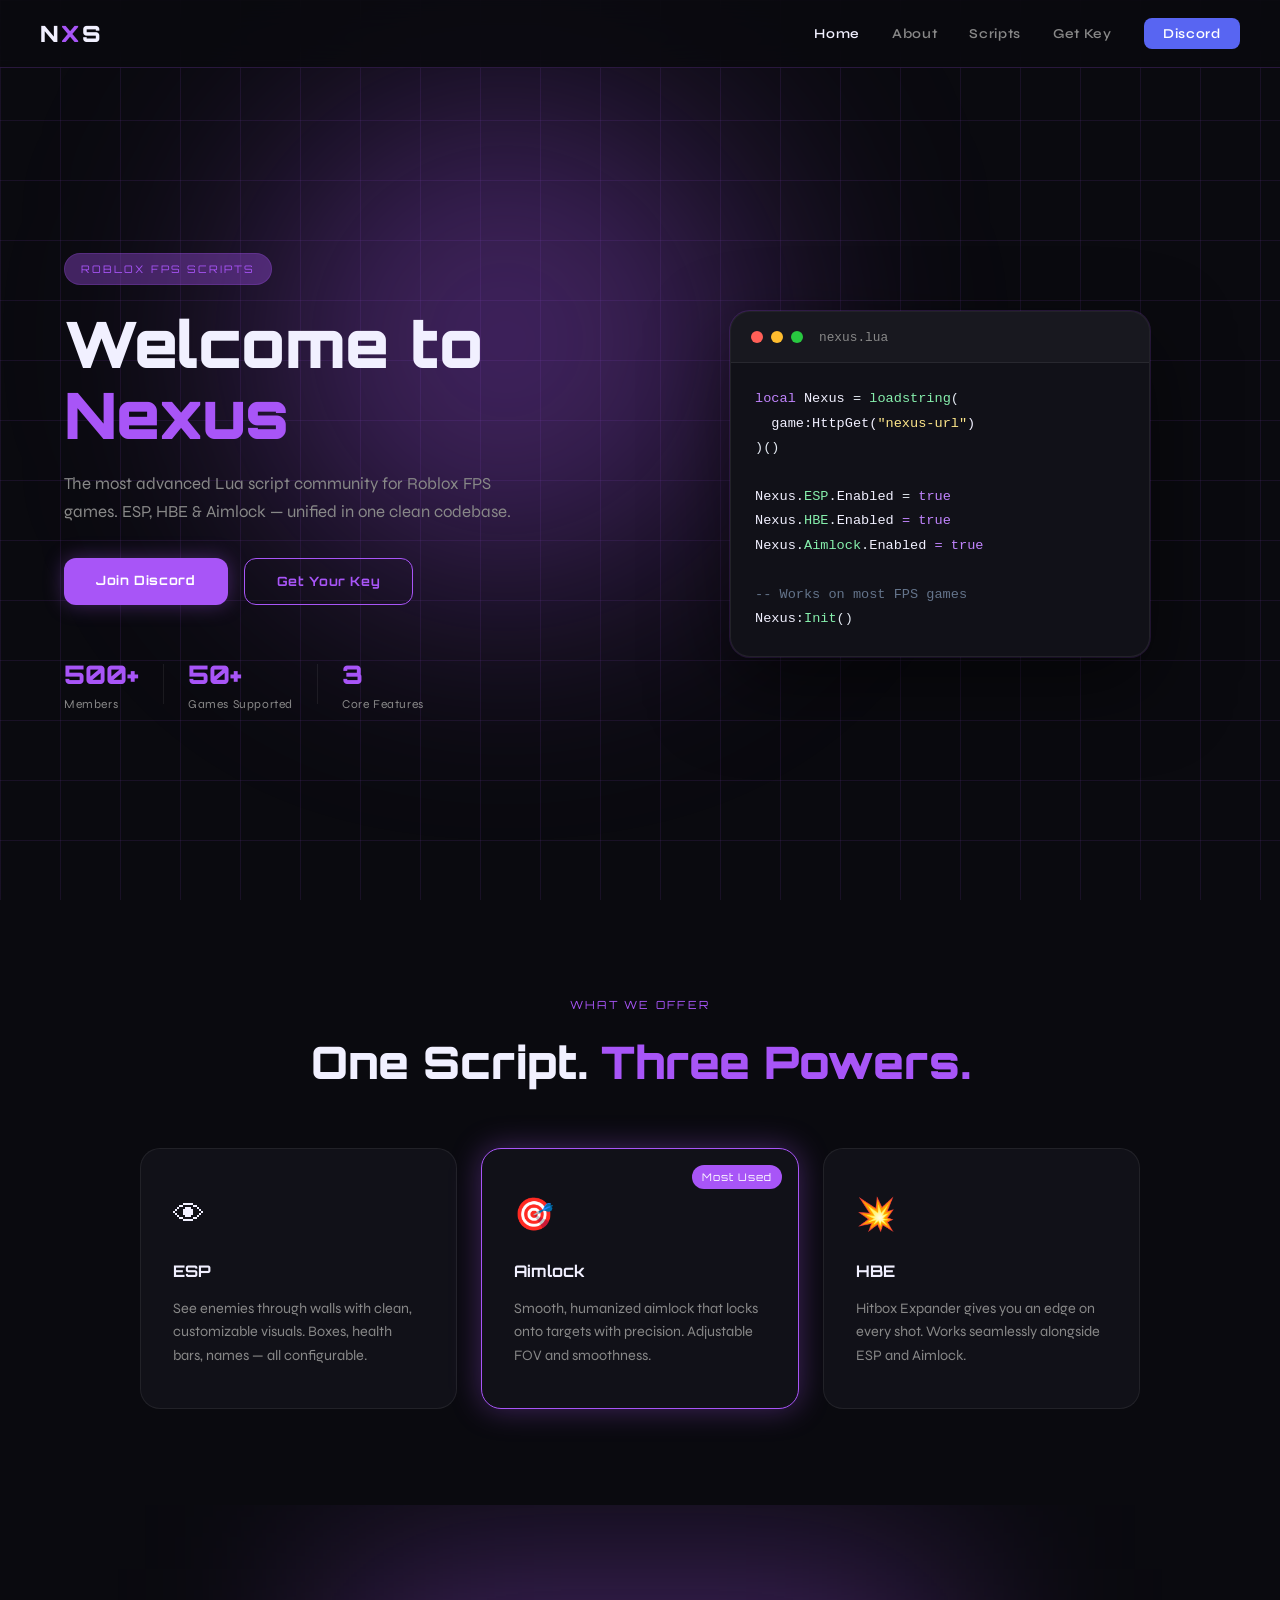
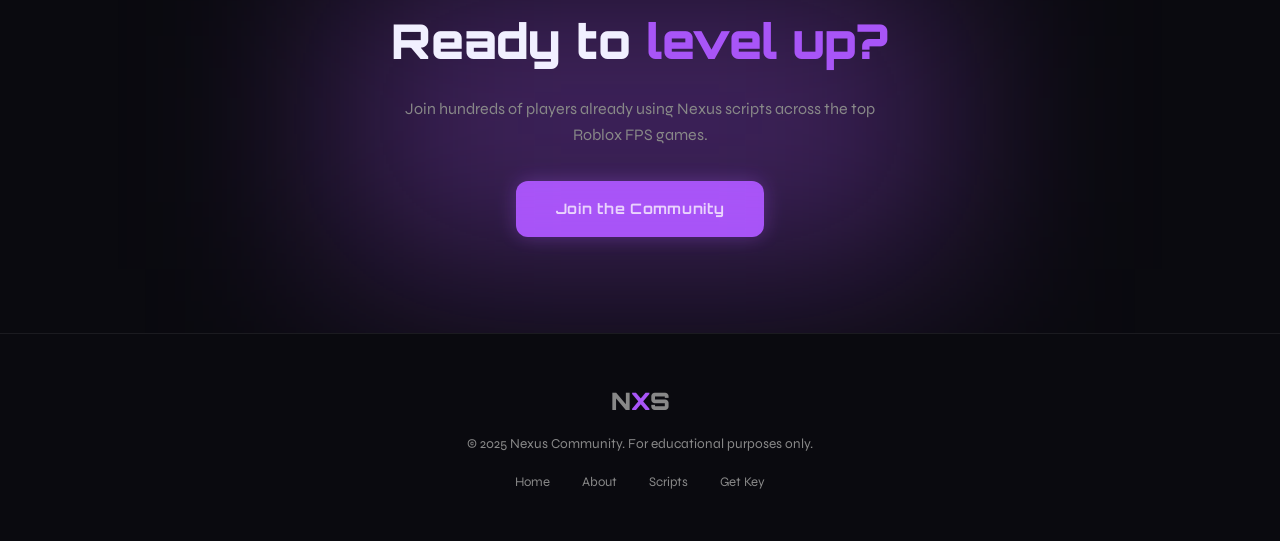
==== index.html @ 6e266eff "Add files via upload" ====
<!DOCTYPE html>
<html lang="en">
<head>
  <link rel="icon" type="image/png" href="logo.png">
  <meta charset="UTF-8" />
  <meta name="viewport" content="width=device-width, initial-scale=1.0"/>
  <title>Nexus — Roblox Script Community</title>
  <link rel="stylesheet" href="style.css" />
  <link href="https://fonts.googleapis.com/css2?family=Orbitron:wght@400;700;900&family=Syne:wght@400;600;800&display=swap" rel="stylesheet"/>
</head>
<body>

  <!-- NAV -->
  <nav class="navbar">
    <div class="nav-logo">N<span class="accent">X</span>S</div>
    <ul class="nav-links">
      <li><a href="index.html" class="active">Home</a></li>
      <li><a href="about.html">About</a></li>
      <li><a href="scripts.html">Scripts</a></li>
      <li><a href="getkey.html">Get Key</a></li>
      <li><a href="https://discord.gg/YOURLINK" target="_blank" class="btn-discord">Discord</a></li>
    </ul>
    <div class="hamburger" onclick="toggleMenu()">☰</div>
  </nav>
  <div class="mobile-menu" id="mobileMenu">
    <a href="index.html">Home</a>
    <a href="about.html">About</a>
    <a href="scripts.html">Scripts</a>
    <a href="getkey.html">Get Key</a>
    <a href="https://discord.gg/YOURLINK" target="_blank">Discord</a>
  </div>

  <!-- HERO -->
  <section class="hero">
    <div class="hero-bg-grid"></div>
    <div class="hero-glow"></div>
    <div class="hero-content">
      <div class="hero-badge">Roblox FPS Scripts</div>
      <h1>Welcome to <span class="accent">Nexus</span></h1>
      <p class="hero-sub">The most advanced Lua script community for Roblox FPS games. ESP, HBE & Aimlock — unified in one clean codebase.</p>
      <div class="hero-btns">
        <a href="https://discord.gg/YOURLINK" target="_blank" class="btn-primary">Join Discord</a>
        <a href="getkey.html" class="btn-secondary">Get Your Key</a>
      </div>
      <div class="hero-stats">
        <div class="stat"><span class="stat-num">500+</span><span class="stat-label">Members</span></div>
        <div class="stat-div"></div>
        <div class="stat"><span class="stat-num">50+</span><span class="stat-label">Games Supported</span></div>
        <div class="stat-div"></div>
        <div class="stat"><span class="stat-num">3</span><span class="stat-label">Core Features</span></div>
      </div>
    </div>
    <div class="hero-visual">
      <div class="code-card">
        <div class="code-header"><span class="dot red"></span><span class="dot yellow"></span><span class="dot green"></span><span class="code-title">nexus.lua</span></div>
        <pre class="code-body"><span class="c-purple">local</span> Nexus <span class="c-white">=</span> <span class="c-green">loadstring</span><span class="c-white">(</span>
  game:HttpGet(<span class="c-yellow">"nexus-url"</span>)
<span class="c-white">)()</span>

Nexus<span class="c-white">.</span><span class="c-green">ESP</span><span class="c-white">.</span>Enabled <span class="c-white">=</span> <span class="c-purple">true</span>
Nexus<span class="c-white">.</span><span class="c-green">HBE</span><span class="c-white">.</span>Enabled <span class="c-purple">= true</span>
Nexus<span class="c-white">.</span><span class="c-green">Aimlock</span><span class="c-white">.</span>Enabled <span class="c-purple">= true</span>

<span class="c-gray">-- Works on most FPS games</span>
Nexus<span class="c-white">:</span><span class="c-green">Init</span><span class="c-white">()</span></pre>
      </div>
    </div>
  </section>

  <!-- FEATURES -->
  <section class="features">
    <div class="section-label">What we offer</div>
    <h2>One Script. <span class="accent">Three Powers.</span></h2>
    <div class="features-grid">
      <div class="feature-card">
        <div class="feature-icon">👁</div>
        <h3>ESP</h3>
        <p>See enemies through walls with clean, customizable visuals. Boxes, health bars, names — all configurable.</p>
      </div>
      <div class="feature-card featured">
        <div class="feature-icon">🎯</div>
        <h3>Aimlock</h3>
        <p>Smooth, humanized aimlock that locks onto targets with precision. Adjustable FOV and smoothness.</p>
        <div class="featured-tag">Most Used</div>
      </div>
      <div class="feature-card">
        <div class="feature-icon">💥</div>
        <h3>HBE</h3>
        <p>Hitbox Expander gives you an edge on every shot. Works seamlessly alongside ESP and Aimlock.</p>
      </div>
    </div>
  </section>

  <!-- CTA -->
  <section class="cta">
    <div class="cta-glow"></div>
    <h2>Ready to <span class="accent">level up?</span></h2>
    <p>Join hundreds of players already using Nexus scripts across the top Roblox FPS games.</p>
    <a href="https://discord.gg/YOURLINK" target="_blank" class="btn-primary big">Join the Community</a>
  </section>

  <!-- FOOTER -->
  <footer>
    <div class="footer-logo">N<span class="accent">X</span>S</div>
    <p>© 2025 Nexus Community. For educational purposes only.</p>
    <div class="footer-links">
      <a href="index.html">Home</a>
      <a href="about.html">About</a>
      <a href="scripts.html">Scripts</a>
      <a href="getkey.html">Get Key</a>
    </div>
  </footer>

  <script src="main.js"></script>
</body>
</html>
---- style.css ----
/* ============================================
   NEXUS — style.css
   Easy to customize: edit the :root variables!
   ============================================ */

:root {
  /* === COLORS (change these to retheme the site) === */
  --accent: #a855f7;          /* Main purple accent */
  --accent-dark: #7c3aed;     /* Darker purple */
  --accent-glow: rgba(168, 85, 247, 0.35);
  --bg: #0a0a0f;              /* Page background */
  --bg-card: #111118;         /* Card background */
  --bg-nav: rgba(10, 10, 15, 0.85);
  --text: #f1f0ff;            /* Main text */
  --text-muted: #888;         /* Muted text */
  --border: rgba(168, 85, 247, 0.2);
  --border-card: rgba(255,255,255,0.07);

  /* === FONTS (change font-family here) === */
  --font-display: 'Orbitron', monospace;
  --font-body: 'Syne', sans-serif;

  /* === SIZES === */
  --nav-h: 68px;
  --radius: 12px;
  --radius-lg: 20px;
}

* { margin: 0; padding: 0; box-sizing: border-box; }

html { scroll-behavior: smooth; }

body {
  background: var(--bg);
  color: var(--text);
  font-family: var(--font-body);
  font-size: 16px;
  line-height: 1.65;
  overflow-x: hidden;
}

/* ====== UTILITIES ====== */
.accent { color: var(--accent); }
.accent-link { color: var(--accent); text-decoration: none; border-bottom: 1px solid var(--border); }
.accent-link:hover { border-color: var(--accent); }
.section-label {
  font-family: var(--font-display);
  font-size: 0.7rem;
  letter-spacing: 0.2em;
  text-transform: uppercase;
  color: var(--accent);
  margin-bottom: 0.75rem;
}

/* ====== BUTTONS ====== */
.btn-primary {
  display: inline-block;
  background: var(--accent);
  color: #fff;
  padding: 0.75rem 2rem;
  border-radius: var(--radius);
  font-family: var(--font-display);
  font-size: 0.8rem;
  font-weight: 700;
  letter-spacing: 0.05em;
  text-decoration: none;
  transition: all 0.2s;
  box-shadow: 0 0 20px var(--accent-glow);
}
.btn-primary:hover { background: var(--accent-dark); transform: translateY(-2px); box-shadow: 0 0 35px var(--accent-glow); }
.btn-primary.big { padding: 1rem 2.5rem; font-size: 0.9rem; }

.btn-secondary {
  display: inline-block;
  background: transparent;
  color: var(--accent);
  padding: 0.75rem 2rem;
  border-radius: var(--radius);
  border: 1px solid var(--accent);
  font-family: var(--font-display);
  font-size: 0.8rem;
  font-weight: 700;
  letter-spacing: 0.05em;
  text-decoration: none;
  transition: all 0.2s;
}
.btn-secondary:hover { background: var(--accent-glow); transform: translateY(-2px); }

/* ====== NAV ====== */
.navbar {
  position: fixed;
  top: 0; left: 0; right: 0;
  height: var(--nav-h);
  background: var(--bg-nav);
  backdrop-filter: blur(16px);
  border-bottom: 1px solid var(--border);
  display: flex;
  align-items: center;
  justify-content: space-between;
  padding: 0 2.5rem;
  z-index: 100;
}
.nav-logo {
  font-family: var(--font-display);
  font-size: 1.4rem;
  font-weight: 900;
  letter-spacing: 0.1em;
  color: var(--text);
}
.nav-links {
  list-style: none;
  display: flex;
  align-items: center;
  gap: 2rem;
}
.nav-links a {
  color: var(--text-muted);
  text-decoration: none;
  font-size: 0.85rem;
  font-weight: 600;
  letter-spacing: 0.05em;
  transition: color 0.2s;
}
.nav-links a:hover, .nav-links a.active { color: var(--text); }
.nav-links .btn-discord {
  background: #5865f2;
  color: #fff !important;
  padding: 0.45rem 1.2rem;
  border-radius: 8px;
  transition: opacity 0.2s !important;
}
.nav-links .btn-discord:hover { opacity: 0.85; }

.hamburger { display: none; cursor: pointer; font-size: 1.4rem; color: var(--text); }

.mobile-menu {
  display: none;
  position: fixed;
  top: var(--nav-h); left: 0; right: 0;
  background: var(--bg-card);
  border-bottom: 1px solid var(--border);
  flex-direction: column;
  padding: 1.5rem 2rem;
  gap: 1.25rem;
  z-index: 99;
}
.mobile-menu.open { display: flex; }
.mobile-menu a {
  color: var(--text);
  text-decoration: none;
  font-size: 1rem;
  font-weight: 600;
}

/* ====== HERO BG ====== */
.hero-bg-grid {
  position: absolute;
  inset: 0;
  background-image:
    linear-gradient(var(--border) 1px, transparent 1px),
    linear-gradient(90deg, var(--border) 1px, transparent 1px);
  background-size: 60px 60px;
  opacity: 0.5;
  pointer-events: none;
}

/* ====== HERO ====== */
.hero {
  position: relative;
  min-height: 100vh;
  display: grid;
  grid-template-columns: 1fr 1fr;
  align-items: center;
  gap: 3rem;
  padding: calc(var(--nav-h) + 4rem) 5vw 4rem;
  overflow: hidden;
}
.hero-glow {
  position: absolute;
  top: 10%; left: 20%;
  width: 500px; height: 500px;
  background: var(--accent-glow);
  border-radius: 50%;
  filter: blur(120px);
  pointer-events: none;
}
.hero-content { position: relative; z-index: 1; }
.hero-badge {
  display: inline-block;
  background: var(--accent-glow);
  border: 1px solid var(--border);
  color: var(--accent);
  font-family: var(--font-display);
  font-size: 0.65rem;
  letter-spacing: 0.2em;
  text-transform: uppercase;
  padding: 0.4rem 1rem;
  border-radius: 100px;
  margin-bottom: 1.5rem;
}
.hero h1 {
  font-family: var(--font-display);
  font-size: clamp(2.5rem, 5vw, 4rem);
  font-weight: 900;
  line-height: 1.1;
  margin-bottom: 1.25rem;
}
.hero-sub {
  font-size: 1.05rem;
  color: var(--text-muted);
  max-width: 480px;
  margin-bottom: 2rem;
}
.hero-btns { display: flex; gap: 1rem; flex-wrap: wrap; margin-bottom: 3rem; }
.hero-stats { display: flex; align-items: center; gap: 1.5rem; }
.stat { display: flex; flex-direction: column; }
.stat-num { font-family: var(--font-display); font-size: 1.6rem; font-weight: 900; color: var(--accent); }
.stat-label { font-size: 0.75rem; color: var(--text-muted); letter-spacing: 0.05em; }
.stat-div { width: 1px; height: 40px; background: var(--border-card); }

/* ====== CODE CARD ====== */
.hero-visual { position: relative; z-index: 1; display: flex; justify-content: center; }
.code-card {
  background: var(--bg-card);
  border: 1px solid var(--border-card);
  border-radius: var(--radius-lg);
  overflow: hidden;
  max-width: 420px;
  width: 100%;
  box-shadow: 0 30px 80px rgba(0,0,0,0.5), 0 0 0 1px var(--border);
}
.code-header {
  display: flex;
  align-items: center;
  gap: 0.5rem;
  padding: 0.9rem 1.25rem;
  background: rgba(255,255,255,0.03);
  border-bottom: 1px solid var(--border-card);
}
.dot { width: 12px; height: 12px; border-radius: 50%; }
.dot.red { background: #ff5f57; }
.dot.yellow { background: #febc2e; }
.dot.green { background: #28c840; }
.code-title { margin-left: 0.5rem; font-size: 0.8rem; color: var(--text-muted); font-family: monospace; }
.code-body {
  padding: 1.5rem;
  font-family: 'Courier New', monospace;
  font-size: 0.85rem;
  line-height: 1.8;
  overflow-x: auto;
}
.c-purple { color: #c084fc; }
.c-green { color: #86efac; }
.c-yellow { color: #fde68a; }
.c-white { color: #e2e8f0; }
.c-gray { color: #64748b; }

/* ====== FEATURES ====== */
.features {
  padding: 6rem 5vw;
  text-align: center;
}
.features h2, .about-block h2, .how-to h2, .faq h2 {
  font-family: var(--font-display);
  font-size: clamp(1.8rem, 3.5vw, 2.8rem);
  font-weight: 900;
  margin-bottom: 3rem;
}
.features-grid {
  display: grid;
  grid-template-columns: repeat(3, 1fr);
  gap: 1.5rem;
  max-width: 1000px;
  margin: 0 auto;
}
.feature-card {
  background: var(--bg-card);
  border: 1px solid var(--border-card);
  border-radius: var(--radius-lg);
  padding: 2.5rem 2rem;
  text-align: left;
  position: relative;
  transition: border-color 0.2s, transform 0.2s;
}
.feature-card:hover { border-color: var(--border); transform: translateY(-4px); }
.feature-card.featured { border-color: var(--accent); box-shadow: 0 0 30px var(--accent-glow); }
.feature-icon { font-size: 2rem; margin-bottom: 1rem; }
.feature-card h3 { font-family: var(--font-display); font-size: 1rem; margin-bottom: 0.75rem; }
.feature-card p { color: var(--text-muted); font-size: 0.9rem; }
.featured-tag {
  position: absolute;
  top: 1rem; right: 1rem;
  background: var(--accent);
  color: #fff;
  font-size: 0.65rem;
  font-family: var(--font-display);
  letter-spacing: 0.1em;
  padding: 0.2rem 0.6rem;
  border-radius: 100px;
}

/* ====== CTA ====== */
.cta {
  position: relative;
  text-align: center;
  padding: 6rem 5vw;
  overflow: hidden;
}
.cta-glow {
  position: absolute;
  top: 50%; left: 50%;
  transform: translate(-50%, -50%);
  width: 600px; height: 300px;
  background: var(--accent-glow);
  filter: blur(100px);
  pointer-events: none;
}
.cta h2 {
  font-family: var(--font-display);
  font-size: clamp(2rem, 4vw, 3rem);
  font-weight: 900;
  margin-bottom: 1rem;
  position: relative;
}
.cta p { color: var(--text-muted); max-width: 500px; margin: 0 auto 2rem; position: relative; }

/* ====== PAGE HERO ====== */
.page-hero {
  position: relative;
  min-height: 320px;
  display: flex;
  flex-direction: column;
  align-items: center;
  justify-content: flex-end;
  padding: calc(var(--nav-h) + 3rem) 5vw 3rem;
  text-align: center;
  overflow: hidden;
}
.page-hero h1 {
  font-family: var(--font-display);
  font-size: clamp(2rem, 5vw, 3.5rem);
  font-weight: 900;
  position: relative;
  z-index: 1;
  margin-bottom: 0.75rem;
}
.page-hero p {
  color: var(--text-muted);
  font-size: 1rem;
  position: relative;
  z-index: 1;
}

/* ====== ABOUT ====== */
.about-content { padding: 5rem 5vw; max-width: 1100px; margin: 0 auto; }
.about-block {
  display: grid;
  grid-template-columns: 1fr 1fr;
  gap: 3rem;
  align-items: center;
  margin-bottom: 5rem;
}
.about-text p { color: var(--text-muted); margin-bottom: 1rem; }
.about-card {
  background: var(--bg-card);
  border: 1px solid var(--border-card);
  border-radius: var(--radius-lg);
  padding: 2.5rem;
  transition: border-color 0.2s;
}
.about-card:hover { border-color: var(--border); }
.about-icon { font-size: 2.5rem; margin-bottom: 1rem; }
.about-card h3 { font-family: var(--font-display); font-size: 1rem; margin-bottom: 0.75rem; }
.about-card p { color: var(--text-muted); font-size: 0.9rem; }
.values-grid {
  display: grid;
  grid-template-columns: repeat(2, 1fr);
  gap: 1.5rem;
}
.value-card {
  background: var(--bg-card);
  border: 1px solid var(--border-card);
  border-radius: var(--radius-lg);
  padding: 2rem;
  transition: border-color 0.2s, transform 0.2s;
}
.value-card:hover { border-color: var(--border); transform: translateY(-3px); }
.value-num {
  font-family: var(--font-display);
  font-size: 0.7rem;
  color: var(--accent);
  letter-spacing: 0.15em;
  display: block;
  margin-bottom: 0.5rem;
}
.value-card h3 { font-family: var(--font-display); font-size: 0.95rem; margin-bottom: 0.5rem; }
.value-card p { color: var(--text-muted); font-size: 0.88rem; }

/* ====== SCRIPTS PAGE ====== */
.scripts-content { padding: 4rem 5vw; max-width: 1000px; margin: 0 auto; }
.scripts-content > h2 { font-family: var(--font-display); font-size: clamp(1.8rem, 3.5vw, 2.5rem); font-weight: 900; margin-bottom: 3rem; }
.script-feature {
  display: grid;
  grid-template-columns: 80px 1fr;
  gap: 2rem;
  align-items: start;
  padding: 2.5rem;
  background: var(--bg-card);
  border: 1px solid var(--border-card);
  border-radius: var(--radius-lg);
  margin-bottom: 1.5rem;
  transition: border-color 0.2s;
}
.script-feature:hover { border-color: var(--border); }
.script-feature.reverse { direction: rtl; }
.script-feature.reverse > * { direction: ltr; }
.sf-icon { font-size: 3rem; text-align: center; padding-top: 0.25rem; }
.sf-text h3 { font-family: var(--font-display); font-size: 1rem; margin-bottom: 0.5rem; }
.sf-text p { color: var(--text-muted); font-size: 0.9rem; margin-bottom: 1rem; }
.sf-list { list-style: none; display: flex; flex-wrap: wrap; gap: 0.5rem; }
.sf-list li { font-size: 0.82rem; color: var(--text-muted); background: rgba(255,255,255,0.04); border: 1px solid var(--border-card); padding: 0.25rem 0.75rem; border-radius: 100px; }

/* ====== STEPS ====== */
.how-to { margin-top: 5rem; }
.how-to h2 { font-family: var(--font-display); font-size: clamp(1.6rem, 3vw, 2.2rem); font-weight: 900; margin-bottom: 2.5rem; }
.steps { display: flex; align-items: center; gap: 1.5rem; flex-wrap: wrap; }
.step {
  flex: 1;
  min-width: 160px;
  background: var(--bg-card);
  border: 1px solid var(--border-card);
  border-radius: var(--radius-lg);
  padding: 2rem 1.5rem;
  text-align: center;
}
.step-num {
  font-family: var(--font-display);
  font-size: 2rem;
  font-weight: 900;
  color: var(--accent);
  display: block;
  margin-bottom: 0.75rem;
}
.step h3 { font-family: var(--font-display); font-size: 0.85rem; margin-bottom: 0.5rem; }
.step p { font-size: 0.83rem; color: var(--text-muted); }
.step-arrow { color: var(--accent); font-size: 1.5rem; }

/* ====== GET KEY PAGE ====== */
.key-content { padding: 4rem 5vw; max-width: 800px; margin: 0 auto; }
.key-intro {
  background: var(--bg-card);
  border: 1px solid var(--border);
  border-radius: var(--radius-lg);
  padding: 1.5rem 2rem;
  margin-bottom: 3rem;
  color: var(--text-muted);
}
.key-intro strong { color: var(--accent); }
.key-steps { margin-bottom: 4rem; }
.key-step {
  display: flex;
  gap: 1.5rem;
  align-items: flex-start;
}
.ks-num {
  font-family: var(--font-display);
  font-size: 1.2rem;
  font-weight: 900;
  color: var(--accent);
  min-width: 44px;
  height: 44px;
  border: 1px solid var(--border);
  border-radius: 50%;
  display: flex;
  align-items: center;
  justify-content: center;
  flex-shrink: 0;
  margin-top: 0.2rem;
}
.ks-body h3 { font-family: var(--font-display); font-size: 0.9rem; margin-bottom: 0.4rem; }
.ks-body p { color: var(--text-muted); font-size: 0.88rem; }
.ks-body code { background: rgba(168,85,247,0.15); color: var(--accent); padding: 0.1rem 0.4rem; border-radius: 4px; font-family: monospace; }
.ks-connector { width: 1px; height: 36px; background: var(--border); margin: 0.5rem 0 0.5rem 21px; }

.key-cta-box {
  position: relative;
  text-align: center;
  background: var(--bg-card);
  border: 1px solid var(--border);
  border-radius: var(--radius-lg);
  padding: 3.5rem 2rem;
  margin-bottom: 4rem;
  overflow: hidden;
}
.key-glow {
  position: absolute;
  top: 50%; left: 50%;
  transform: translate(-50%, -50%);
  width: 400px; height: 200px;
  background: var(--accent-glow);
  filter: blur(80px);
  pointer-events: none;
}
.key-cta-box h2 { font-family: var(--font-display); font-size: 1.8rem; font-weight: 900; margin-bottom: 0.75rem; position: relative; }
.key-cta-box > p { color: var(--text-muted); margin-bottom: 1.5rem; position: relative; }
.key-note { color: var(--text-muted); font-size: 0.85rem; margin: 1.5rem 0 0.75rem; position: relative; }

/* ====== FAQ ====== */
.faq { margin-bottom: 3rem; }
.faq h2 { font-family: var(--font-display); font-size: clamp(1.5rem, 3vw, 2rem); font-weight: 900; margin-bottom: 1.5rem; }
.faq-list { display: flex; flex-direction: column; gap: 0.75rem; }
.faq-item {
  background: var(--bg-card);
  border: 1px solid var(--border-card);
  border-radius: var(--radius);
  overflow: hidden;
  cursor: pointer;
  transition: border-color 0.2s;
}
.faq-item:hover { border-color: var(--border); }
.faq-item.open { border-color: var(--accent); }
.faq-q {
  padding: 1.1rem 1.5rem;
  font-weight: 600;
  font-size: 0.9rem;
  display: flex;
  justify-content: space-between;
  align-items: center;
}
.faq-arrow { color: var(--accent); transition: transform 0.2s; }
.faq-item.open .faq-arrow { transform: rotate(180deg); }
.faq-a {
  padding: 0 1.5rem;
  max-height: 0;
  overflow: hidden;
  color: var(--text-muted);
  font-size: 0.88rem;
  transition: max-height 0.3s, padding 0.3s;
}
.faq-item.open .faq-a { max-height: 200px; padding: 0 1.5rem 1.1rem; }

/* ====== FOOTER ====== */
footer {
  border-top: 1px solid var(--border-card);
  padding: 3rem 5vw;
  text-align: center;
  color: var(--text-muted);
  font-size: 0.85rem;
}
.footer-logo {
  font-family: var(--font-display);
  font-size: 1.5rem;
  font-weight: 900;
  margin-bottom: 0.75rem;
}
.footer-links {
  display: flex;
  justify-content: center;
  gap: 2rem;
  margin-top: 1rem;
}
.footer-links a { color: var(--text-muted); text-decoration: none; font-size: 0.82rem; transition: color 0.2s; }
.footer-links a:hover { color: var(--text); }

/* ====== RESPONSIVE ====== */
@media (max-width: 900px) {
  .hero { grid-template-columns: 1fr; padding-top: calc(var(--nav-h) + 2rem); }
  .hero-visual { display: none; }
  .features-grid { grid-template-columns: 1fr; }
  .about-block { grid-template-columns: 1fr; }
  .values-grid { grid-template-columns: 1fr; }
  .steps { flex-direction: column; }
  .step-arrow { transform: rotate(90deg); }
  .script-feature.reverse { direction: ltr; }
  .scripts-content { padding: 2rem 1.25rem; }
}

@media (max-width: 640px) {
  .nav-links { display: none; }
  .hamburger { display: block; }
  .navbar { padding: 0 1.25rem; }
  .hero { padding: calc(var(--nav-h) + 1.5rem) 1.25rem 2rem; }
  .features { padding: 3rem 1.25rem; }
  .about-content, .key-content { padding: 3rem 1.25rem; }
  .cta { padding: 4rem 1.25rem; }
  .hero-stats { gap: 1rem; }
  .stat-num { font-size: 1.2rem; }
}

/* ====== ANIMATIONS ====== */
@keyframes fadeUp {
  from { opacity: 0; transform: translateY(24px); }
  to { opacity: 1; transform: translateY(0); }
}
.hero-content > * {
  animation: fadeUp 0.6s ease both;
}
.hero-content > *:nth-child(1) { animation-delay: 0.05s; }
.hero-content > *:nth-child(2) { animation-delay: 0.15s; }
.hero-content > *:nth-child(3) { animation-delay: 0.25s; }
.hero-content > *:nth-child(4) { animation-delay: 0.35s; }
.hero-content > *:nth-child(5) { animation-delay: 0.45s; }

.feature-card, .value-card, .key-step, .step {
  animation: fadeUp 0.5s ease both;
}
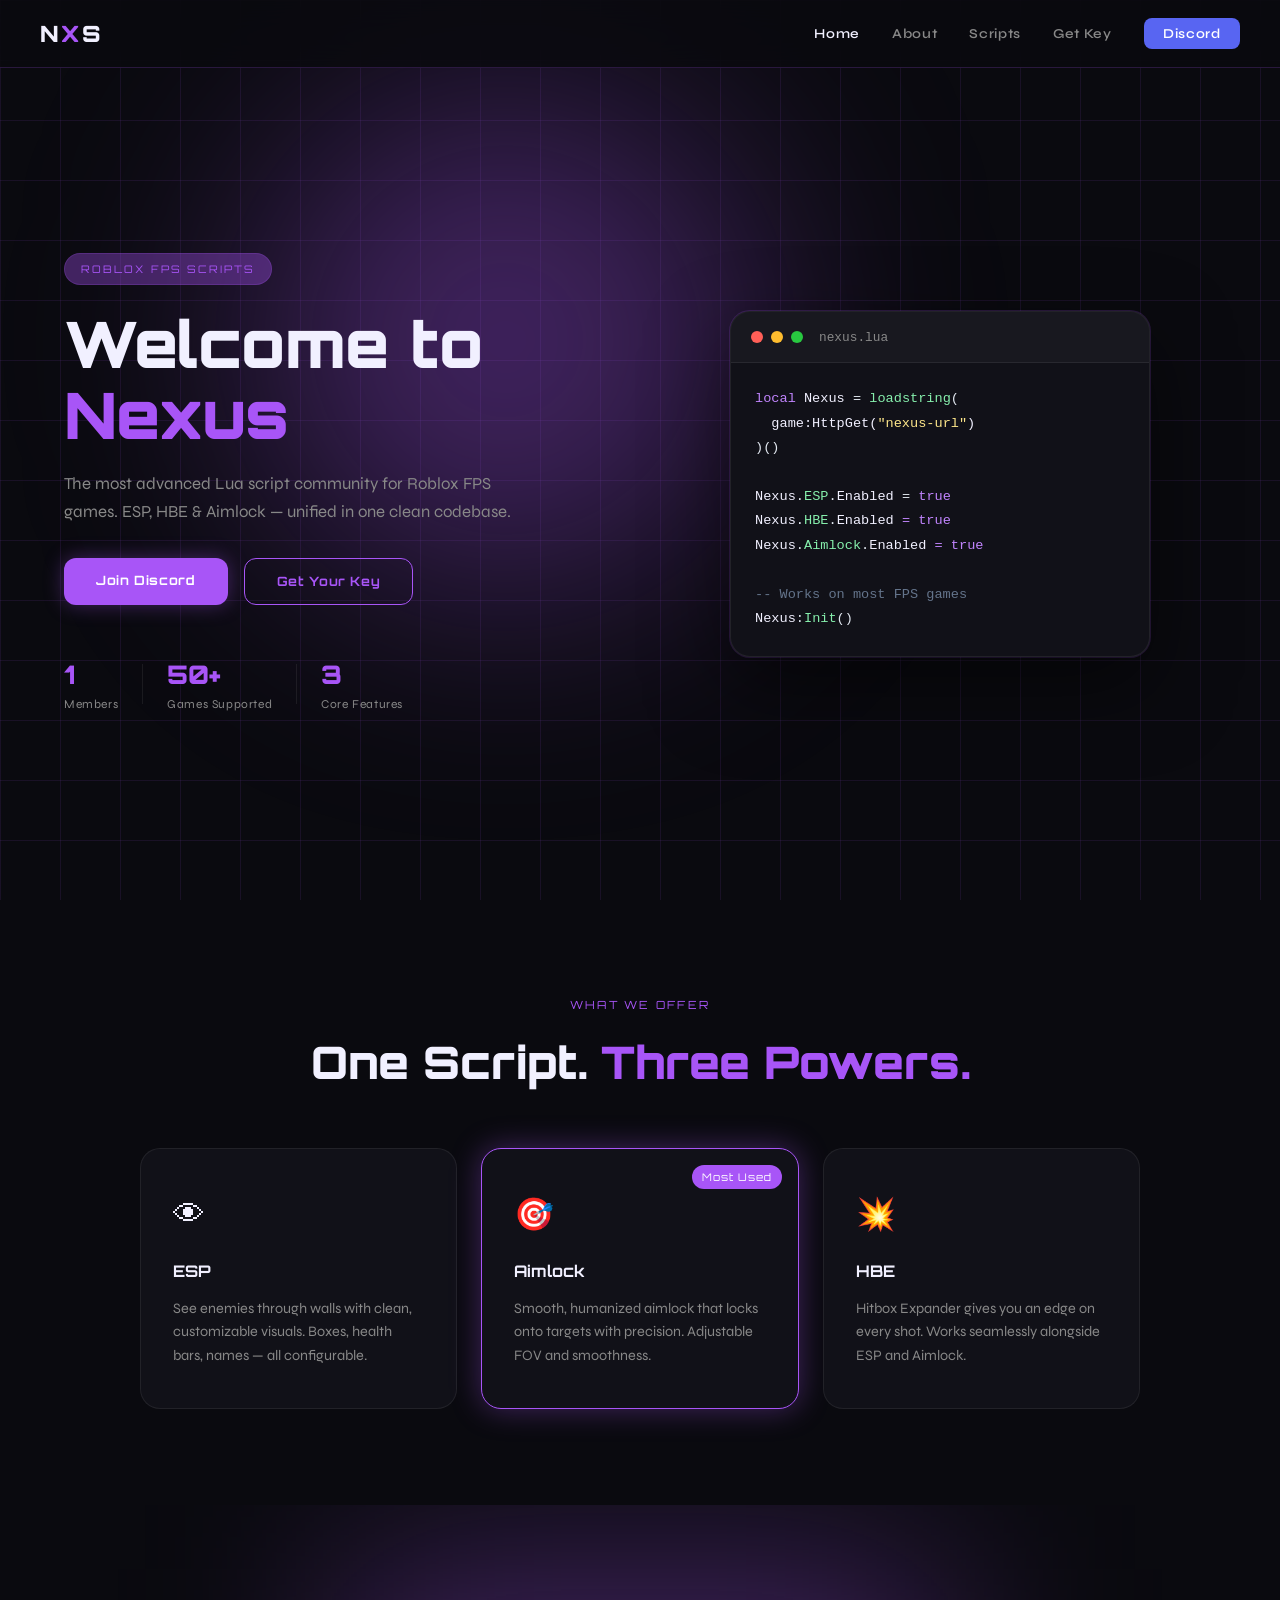
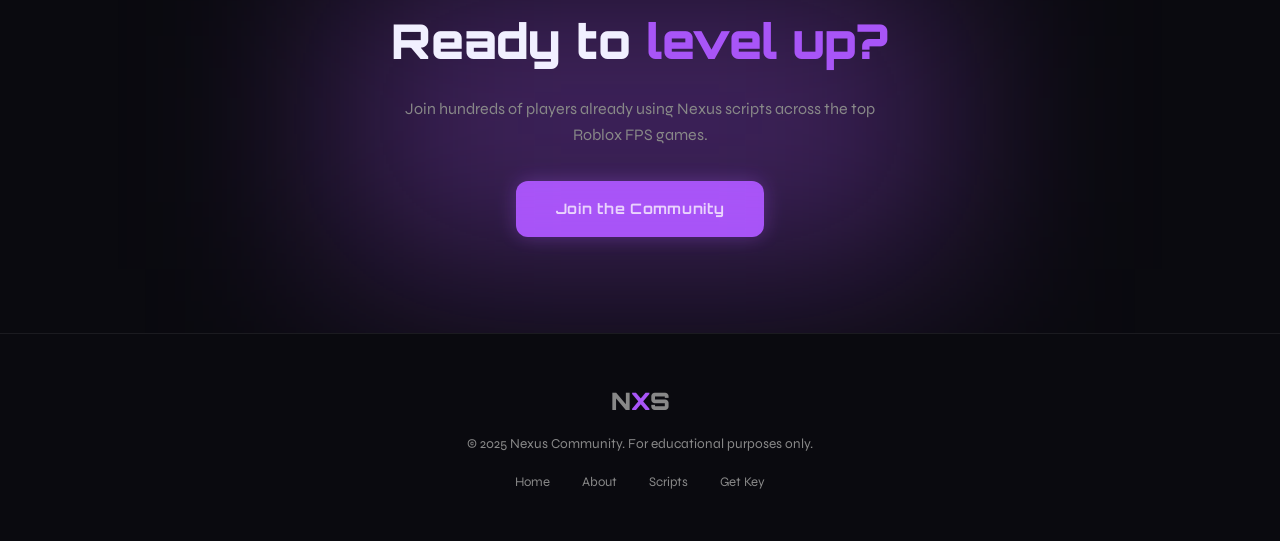
==== commit cfe904d6: "Update index.html" ====
--- a/index.html
+++ b/index.html
@@ -43,7 +43,7 @@
         <a href="getkey.html" class="btn-secondary">Get Your Key</a>
       </div>
       <div class="hero-stats">
-        <div class="stat"><span class="stat-num">500+</span><span class="stat-label">Members</span></div>
+        <div class="stat"><span class="stat-num">1</span><span class="stat-label">Members</span></div>
         <div class="stat-div"></div>
         <div class="stat"><span class="stat-num">50+</span><span class="stat-label">Games Supported</span></div>
         <div class="stat-div"></div>
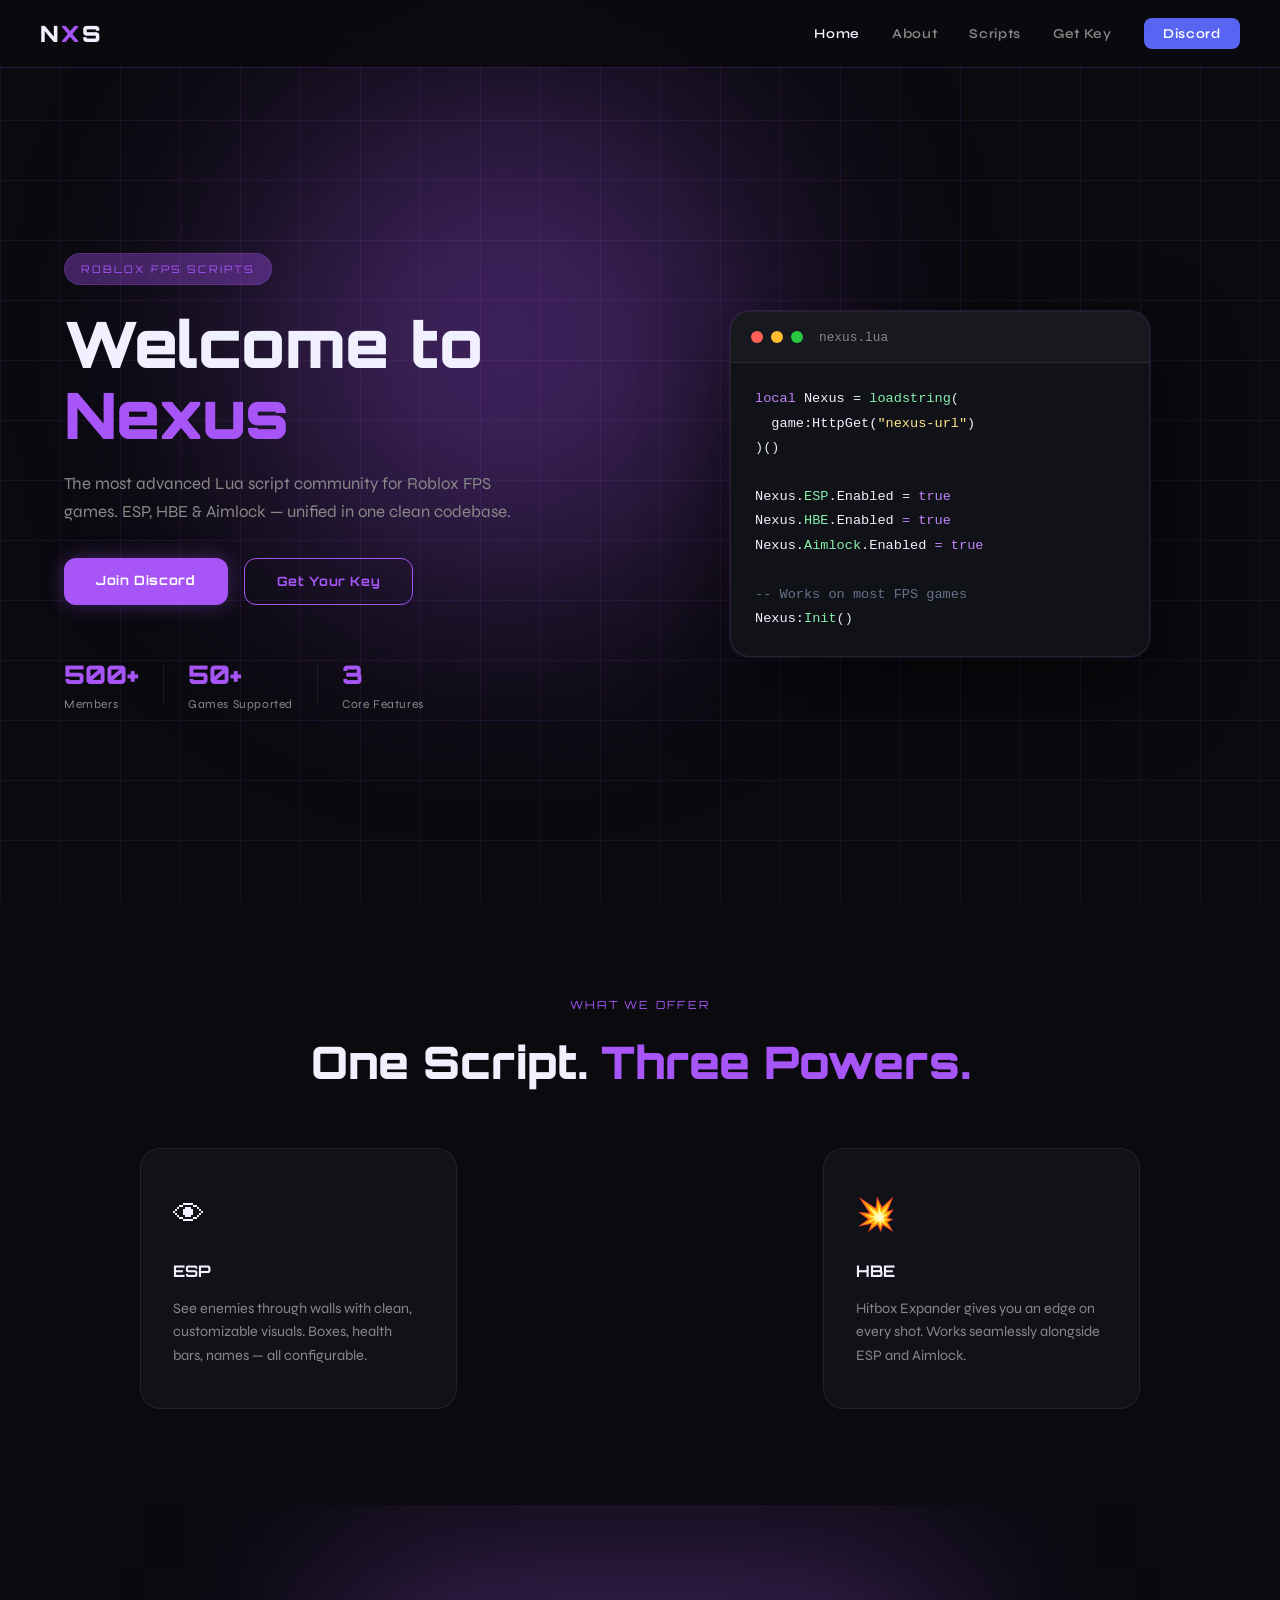
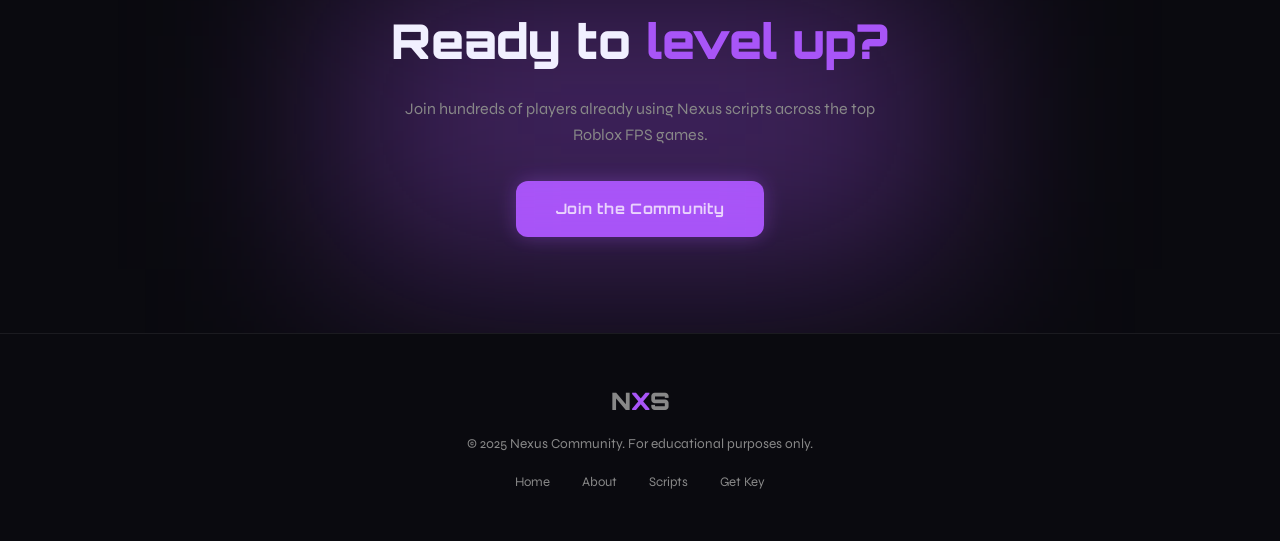
==== commit 46592d33: "Update index.html" ====
--- a/index.html
+++ b/index.html
@@ -43,7 +43,7 @@
         <a href="getkey.html" class="btn-secondary">Get Your Key</a>
       </div>
       <div class="hero-stats">
-        <div class="stat"><span class="stat-num">1</span><span class="stat-label">Members</span></div>
+        <div class="stat"><span class="stat-num">500+</span><span class="stat-label">Members</span></div>
         <div class="stat-div"></div>
         <div class="stat"><span class="stat-num">50+</span><span class="stat-label">Games Supported</span></div>
         <div class="stat-div"></div>
